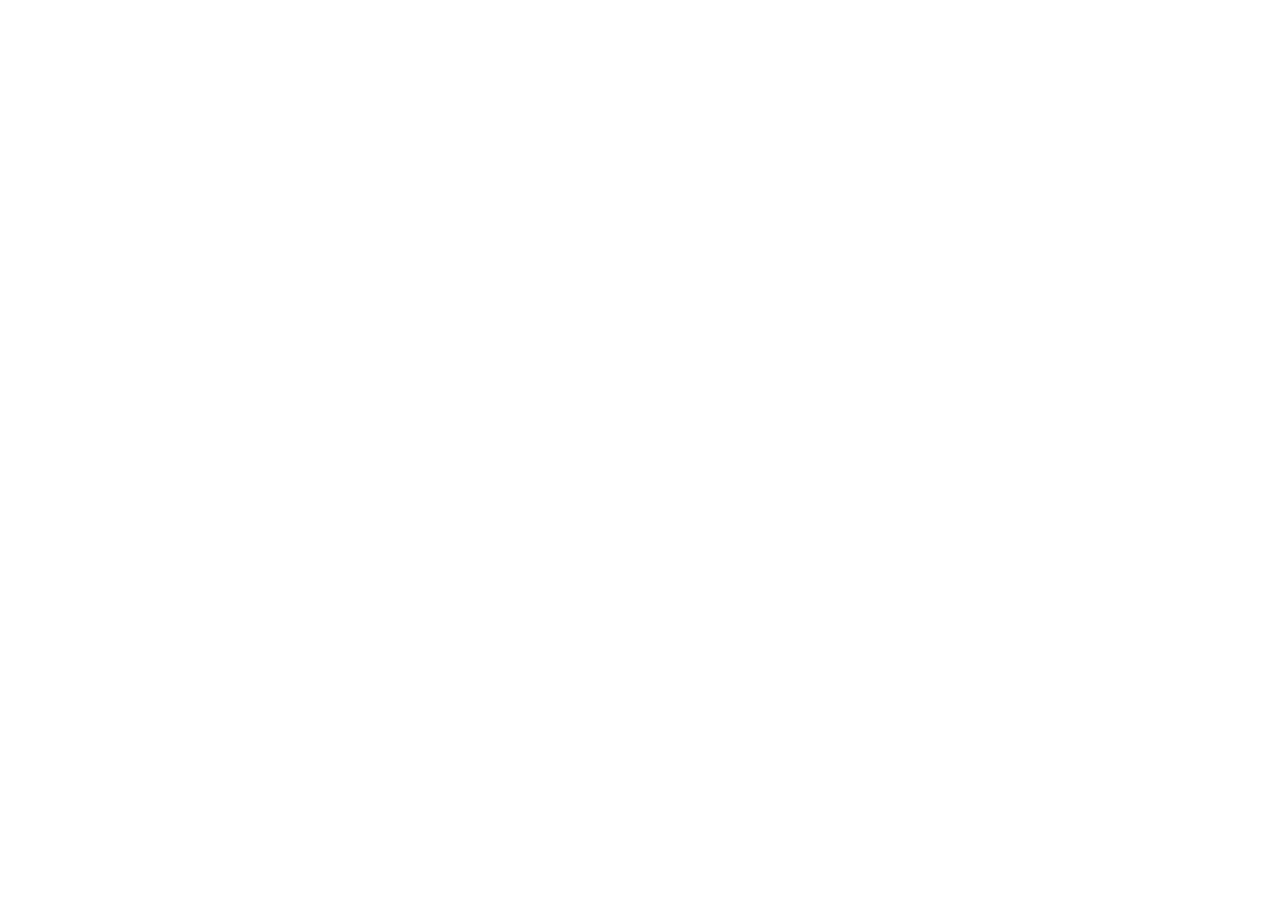
==== src/index.html @ 2699baf2 "perviy" ====
<!DOCTYPE html>
<html lang="en">
<head>
    <meta charset="UTF-8">
    <meta name="viewport" content="width=device-width, initial-scale=1.0">
    <title>Document</title>
    <link href="./output.css" rel="stylesheet">
</head>
<body>
    
</body>
</html>
---- src/output.css ----
*, ::before, ::after {
  --tw-border-spacing-x: 0;
  --tw-border-spacing-y: 0;
  --tw-translate-x: 0;
  --tw-translate-y: 0;
  --tw-rotate: 0;
  --tw-skew-x: 0;
  --tw-skew-y: 0;
  --tw-scale-x: 1;
  --tw-scale-y: 1;
  --tw-pan-x:  ;
  --tw-pan-y:  ;
  --tw-pinch-zoom:  ;
  --tw-scroll-snap-strictness: proximity;
  --tw-gradient-from-position:  ;
  --tw-gradient-via-position:  ;
  --tw-gradient-to-position:  ;
  --tw-ordinal:  ;
  --tw-slashed-zero:  ;
  --tw-numeric-figure:  ;
  --tw-numeric-spacing:  ;
  --tw-numeric-fraction:  ;
  --tw-ring-inset:  ;
  --tw-ring-offset-width: 0px;
  --tw-ring-offset-color: #fff;
  --tw-ring-color: rgb(59 130 246 / 0.5);
  --tw-ring-offset-shadow: 0 0 #0000;
  --tw-ring-shadow: 0 0 #0000;
  --tw-shadow: 0 0 #0000;
  --tw-shadow-colored: 0 0 #0000;
  --tw-blur:  ;
  --tw-brightness:  ;
  --tw-contrast:  ;
  --tw-grayscale:  ;
  --tw-hue-rotate:  ;
  --tw-invert:  ;
  --tw-saturate:  ;
  --tw-sepia:  ;
  --tw-drop-shadow:  ;
  --tw-backdrop-blur:  ;
  --tw-backdrop-brightness:  ;
  --tw-backdrop-contrast:  ;
  --tw-backdrop-grayscale:  ;
  --tw-backdrop-hue-rotate:  ;
  --tw-backdrop-invert:  ;
  --tw-backdrop-opacity:  ;
  --tw-backdrop-saturate:  ;
  --tw-backdrop-sepia:  ;
  --tw-contain-size:  ;
  --tw-contain-layout:  ;
  --tw-contain-paint:  ;
  --tw-contain-style:  ;
}

::backdrop {
  --tw-border-spacing-x: 0;
  --tw-border-spacing-y: 0;
  --tw-translate-x: 0;
  --tw-translate-y: 0;
  --tw-rotate: 0;
  --tw-skew-x: 0;
  --tw-skew-y: 0;
  --tw-scale-x: 1;
  --tw-scale-y: 1;
  --tw-pan-x:  ;
  --tw-pan-y:  ;
  --tw-pinch-zoom:  ;
  --tw-scroll-snap-strictness: proximity;
  --tw-gradient-from-position:  ;
  --tw-gradient-via-position:  ;
  --tw-gradient-to-position:  ;
  --tw-ordinal:  ;
  --tw-slashed-zero:  ;
  --tw-numeric-figure:  ;
  --tw-numeric-spacing:  ;
  --tw-numeric-fraction:  ;
  --tw-ring-inset:  ;
  --tw-ring-offset-width: 0px;
  --tw-ring-offset-color: #fff;
  --tw-ring-color: rgb(59 130 246 / 0.5);
  --tw-ring-offset-shadow: 0 0 #0000;
  --tw-ring-shadow: 0 0 #0000;
  --tw-shadow: 0 0 #0000;
  --tw-shadow-colored: 0 0 #0000;
  --tw-blur:  ;
  --tw-brightness:  ;
  --tw-contrast:  ;
  --tw-grayscale:  ;
  --tw-hue-rotate:  ;
  --tw-invert:  ;
  --tw-saturate:  ;
  --tw-sepia:  ;
  --tw-drop-shadow:  ;
  --tw-backdrop-blur:  ;
  --tw-backdrop-brightness:  ;
  --tw-backdrop-contrast:  ;
  --tw-backdrop-grayscale:  ;
  --tw-backdrop-hue-rotate:  ;
  --tw-backdrop-invert:  ;
  --tw-backdrop-opacity:  ;
  --tw-backdrop-saturate:  ;
  --tw-backdrop-sepia:  ;
  --tw-contain-size:  ;
  --tw-contain-layout:  ;
  --tw-contain-paint:  ;
  --tw-contain-style:  ;
}

/*
! tailwindcss v3.4.17 | MIT License | https://tailwindcss.com
*/

/*
1. Prevent padding and border from affecting element width. (https://github.com/mozdevs/cssremedy/issues/4)
2. Allow adding a border to an element by just adding a border-width. (https://github.com/tailwindcss/tailwindcss/pull/116)
*/

*,
::before,
::after {
  box-sizing: border-box;
  /* 1 */
  border-width: 0;
  /* 2 */
  border-style: solid;
  /* 2 */
  border-color: #e5e7eb;
  /* 2 */
}

::before,
::after {
  --tw-content: '';
}

/*
1. Use a consistent sensible line-height in all browsers.
2. Prevent adjustments of font size after orientation changes in iOS.
3. Use a more readable tab size.
4. Use the user's configured `sans` font-family by default.
5. Use the user's configured `sans` font-feature-settings by default.
6. Use the user's configured `sans` font-variation-settings by default.
7. Disable tap highlights on iOS
*/

html,
:host {
  line-height: 1.5;
  /* 1 */
  -webkit-text-size-adjust: 100%;
  /* 2 */
  -moz-tab-size: 4;
  /* 3 */
  -o-tab-size: 4;
     tab-size: 4;
  /* 3 */
  font-family: ui-sans-serif, system-ui, sans-serif, "Apple Color Emoji", "Segoe UI Emoji", "Segoe UI Symbol", "Noto Color Emoji";
  /* 4 */
  font-feature-settings: normal;
  /* 5 */
  font-variation-settings: normal;
  /* 6 */
  -webkit-tap-highlight-color: transparent;
  /* 7 */
}

/*
1. Remove the margin in all browsers.
2. Inherit line-height from `html` so users can set them as a class directly on the `html` element.
*/

body {
  margin: 0;
  /* 1 */
  line-height: inherit;
  /* 2 */
}

/*
1. Add the correct height in Firefox.
2. Correct the inheritance of border color in Firefox. (https://bugzilla.mozilla.org/show_bug.cgi?id=190655)
3. Ensure horizontal rules are visible by default.
*/

hr {
  height: 0;
  /* 1 */
  color: inherit;
  /* 2 */
  border-top-width: 1px;
  /* 3 */
}

/*
Add the correct text decoration in Chrome, Edge, and Safari.
*/

abbr:where([title]) {
  -webkit-text-decoration: underline dotted;
          text-decoration: underline dotted;
}

/*
Remove the default font size and weight for headings.
*/

h1,
h2,
h3,
h4,
h5,
h6 {
  font-size: inherit;
  font-weight: inherit;
}

/*
Reset links to optimize for opt-in styling instead of opt-out.
*/

a {
  color: inherit;
  text-decoration: inherit;
}

/*
Add the correct font weight in Edge and Safari.
*/

b,
strong {
  font-weight: bolder;
}

/*
1. Use the user's configured `mono` font-family by default.
2. Use the user's configured `mono` font-feature-settings by default.
3. Use the user's configured `mono` font-variation-settings by default.
4. Correct the odd `em` font sizing in all browsers.
*/

code,
kbd,
samp,
pre {
  font-family: ui-monospace, SFMono-Regular, Menlo, Monaco, Consolas, "Liberation Mono", "Courier New", monospace;
  /* 1 */
  font-feature-settings: normal;
  /* 2 */
  font-variation-settings: normal;
  /* 3 */
  font-size: 1em;
  /* 4 */
}

/*
Add the correct font size in all browsers.
*/

small {
  font-size: 80%;
}

/*
Prevent `sub` and `sup` elements from affecting the line height in all browsers.
*/

sub,
sup {
  font-size: 75%;
  line-height: 0;
  position: relative;
  vertical-align: baseline;
}

sub {
  bottom: -0.25em;
}

sup {
  top: -0.5em;
}

/*
1. Remove text indentation from table contents in Chrome and Safari. (https://bugs.chromium.org/p/chromium/issues/detail?id=999088, https://bugs.webkit.org/show_bug.cgi?id=201297)
2. Correct table border color inheritance in all Chrome and Safari. (https://bugs.chromium.org/p/chromium/issues/detail?id=935729, https://bugs.webkit.org/show_bug.cgi?id=195016)
3. Remove gaps between table borders by default.
*/

table {
  text-indent: 0;
  /* 1 */
  border-color: inherit;
  /* 2 */
  border-collapse: collapse;
  /* 3 */
}

/*
1. Change the font styles in all browsers.
2. Remove the margin in Firefox and Safari.
3. Remove default padding in all browsers.
*/

button,
input,
optgroup,
select,
textarea {
  font-family: inherit;
  /* 1 */
  font-feature-settings: inherit;
  /* 1 */
  font-variation-settings: inherit;
  /* 1 */
  font-size: 100%;
  /* 1 */
  font-weight: inherit;
  /* 1 */
  line-height: inherit;
  /* 1 */
  letter-spacing: inherit;
  /* 1 */
  color: inherit;
  /* 1 */
  margin: 0;
  /* 2 */
  padding: 0;
  /* 3 */
}

/*
Remove the inheritance of text transform in Edge and Firefox.
*/

button,
select {
  text-transform: none;
}

/*
1. Correct the inability to style clickable types in iOS and Safari.
2. Remove default button styles.
*/

button,
input:where([type='button']),
input:where([type='reset']),
input:where([type='submit']) {
  -webkit-appearance: button;
  /* 1 */
  background-color: transparent;
  /* 2 */
  background-image: none;
  /* 2 */
}

/*
Use the modern Firefox focus style for all focusable elements.
*/

:-moz-focusring {
  outline: auto;
}

/*
Remove the additional `:invalid` styles in Firefox. (https://github.com/mozilla/gecko-dev/blob/2f9eacd9d3d995c937b4251a5557d95d494c9be1/layout/style/res/forms.css#L728-L737)
*/

:-moz-ui-invalid {
  box-shadow: none;
}

/*
Add the correct vertical alignment in Chrome and Firefox.
*/

progress {
  vertical-align: baseline;
}

/*
Correct the cursor style of increment and decrement buttons in Safari.
*/

::-webkit-inner-spin-button,
::-webkit-outer-spin-button {
  height: auto;
}

/*
1. Correct the odd appearance in Chrome and Safari.
2. Correct the outline style in Safari.
*/

[type='search'] {
  -webkit-appearance: textfield;
  /* 1 */
  outline-offset: -2px;
  /* 2 */
}

/*
Remove the inner padding in Chrome and Safari on macOS.
*/

::-webkit-search-decoration {
  -webkit-appearance: none;
}

/*
1. Correct the inability to style clickable types in iOS and Safari.
2. Change font properties to `inherit` in Safari.
*/

::-webkit-file-upload-button {
  -webkit-appearance: button;
  /* 1 */
  font: inherit;
  /* 2 */
}

/*
Add the correct display in Chrome and Safari.
*/

summary {
  display: list-item;
}

/*
Removes the default spacing and border for appropriate elements.
*/

blockquote,
dl,
dd,
h1,
h2,
h3,
h4,
h5,
h6,
hr,
figure,
p,
pre {
  margin: 0;
}

fieldset {
  margin: 0;
  padding: 0;
}

legend {
  padding: 0;
}

ol,
ul,
menu {
  list-style: none;
  margin: 0;
  padding: 0;
}

/*
Reset default styling for dialogs.
*/

dialog {
  padding: 0;
}

/*
Prevent resizing textareas horizontally by default.
*/

textarea {
  resize: vertical;
}

/*
1. Reset the default placeholder opacity in Firefox. (https://github.com/tailwindlabs/tailwindcss/issues/3300)
2. Set the default placeholder color to the user's configured gray 400 color.
*/

input::-moz-placeholder, textarea::-moz-placeholder {
  opacity: 1;
  /* 1 */
  color: #9ca3af;
  /* 2 */
}

input::placeholder,
textarea::placeholder {
  opacity: 1;
  /* 1 */
  color: #9ca3af;
  /* 2 */
}

/*
Set the default cursor for buttons.
*/

button,
[role="button"] {
  cursor: pointer;
}

/*
Make sure disabled buttons don't get the pointer cursor.
*/

:disabled {
  cursor: default;
}

/*
1. Make replaced elements `display: block` by default. (https://github.com/mozdevs/cssremedy/issues/14)
2. Add `vertical-align: middle` to align replaced elements more sensibly by default. (https://github.com/jensimmons/cssremedy/issues/14#issuecomment-634934210)
   This can trigger a poorly considered lint error in some tools but is included by design.
*/

img,
svg,
video,
canvas,
audio,
iframe,
embed,
object {
  display: block;
  /* 1 */
  vertical-align: middle;
  /* 2 */
}

/*
Constrain images and videos to the parent width and preserve their intrinsic aspect ratio. (https://github.com/mozdevs/cssremedy/issues/14)
*/

img,
video {
  max-width: 100%;
  height: auto;
}

/* Make elements with the HTML hidden attribute stay hidden by default */

[hidden]:where(:not([hidden="until-found"])) {
  display: none;
}
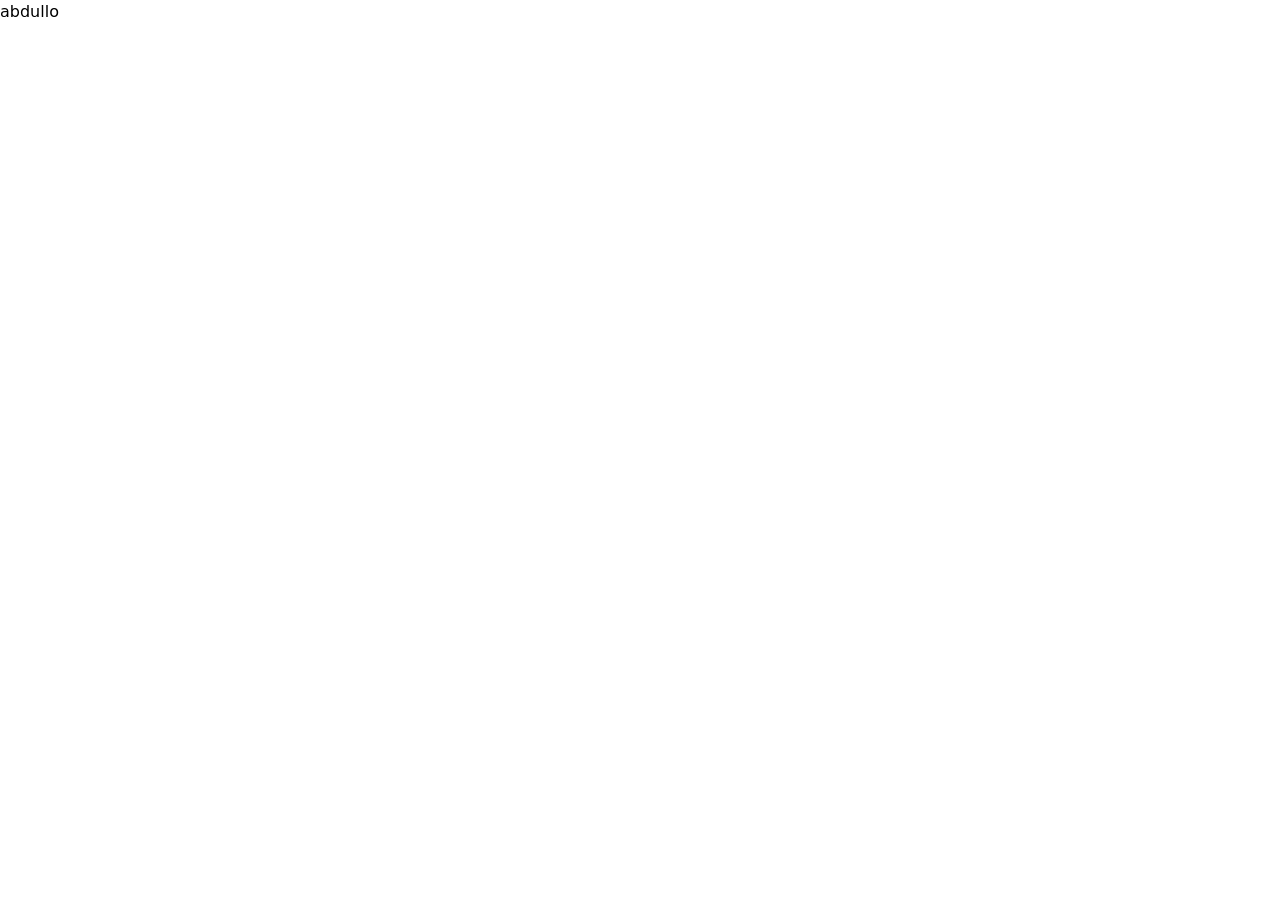
==== commit 33440f60: "chang" ====
--- a/src/index.html
+++ b/src/index.html
@@ -7,6 +7,6 @@
     <link href="./output.css" rel="stylesheet">
 </head>
 <body>
-    
+    <h1>abdullo</h1>
 </body>
 </html>
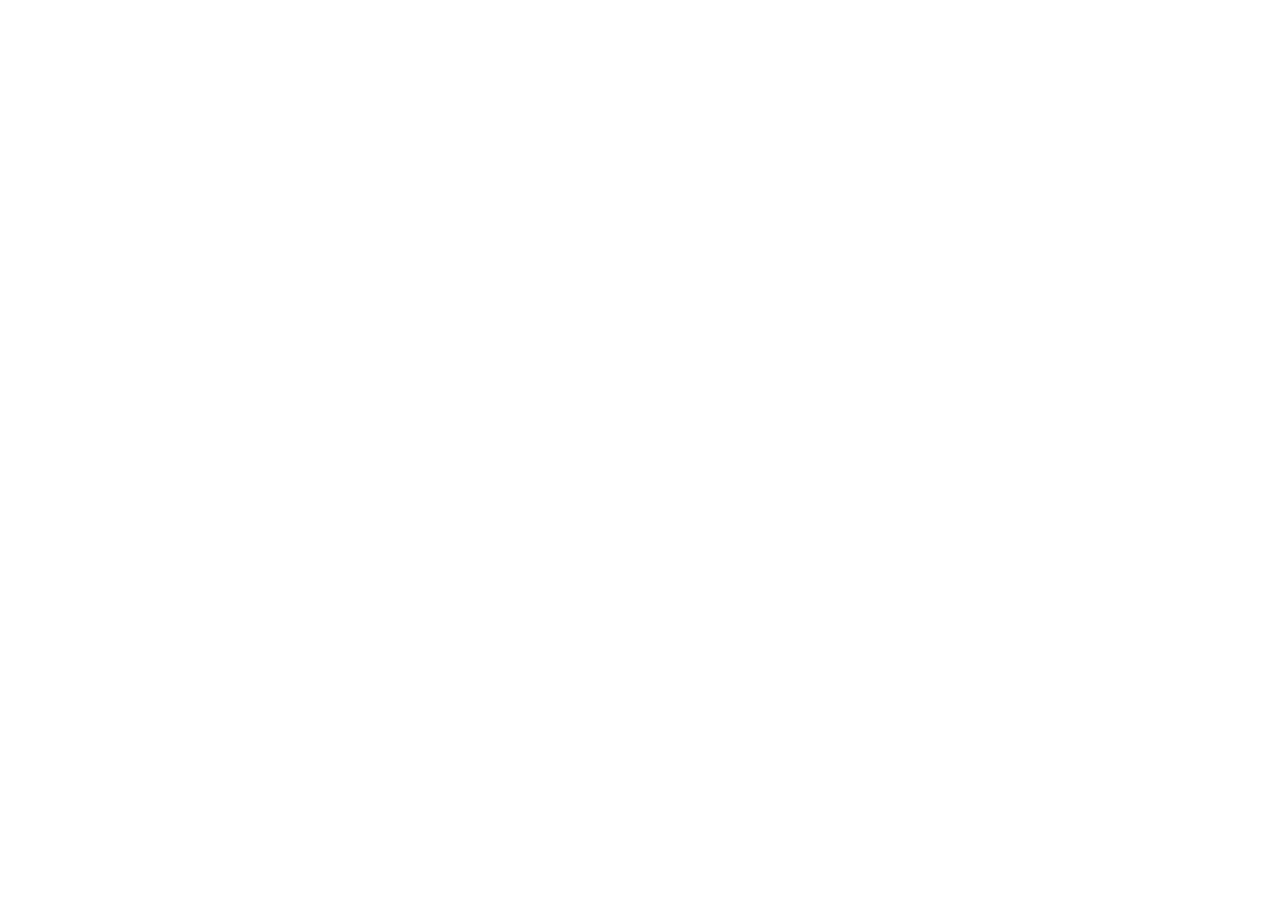
==== commit b2bb5d13: "status" ====
--- a/src/index.html
+++ b/src/index.html
@@ -7,6 +7,7 @@
     <link href="./output.css" rel="stylesheet">
 </head>
 <body>
-    <h1>abdullo</h1>
+    
+    <h1></h1>
 </body>
 </html>
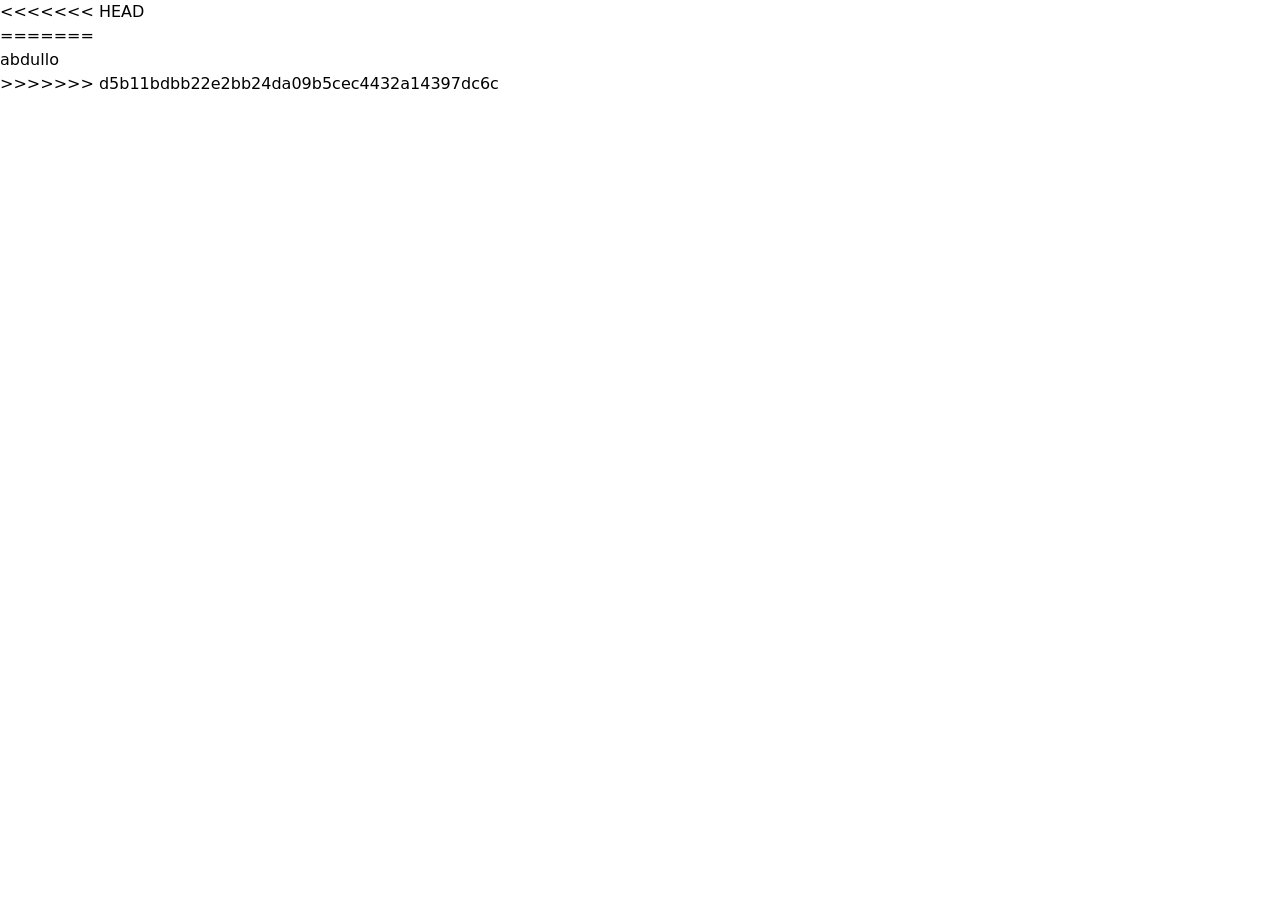
==== commit 4e3061f3: "Merge branch 'main' of https://github.com/abdullourazov/abdulloh into tigr" ====
--- a/src/index.html
+++ b/src/index.html
@@ -7,7 +7,11 @@
     <link href="./output.css" rel="stylesheet">
 </head>
 <body>
+<<<<<<< HEAD
     
     <h1></h1>
+=======
+    <h1>abdullo</h1>
+>>>>>>> d5b11bdbb22e2bb24da09b5cec4432a14397dc6c
 </body>
 </html>
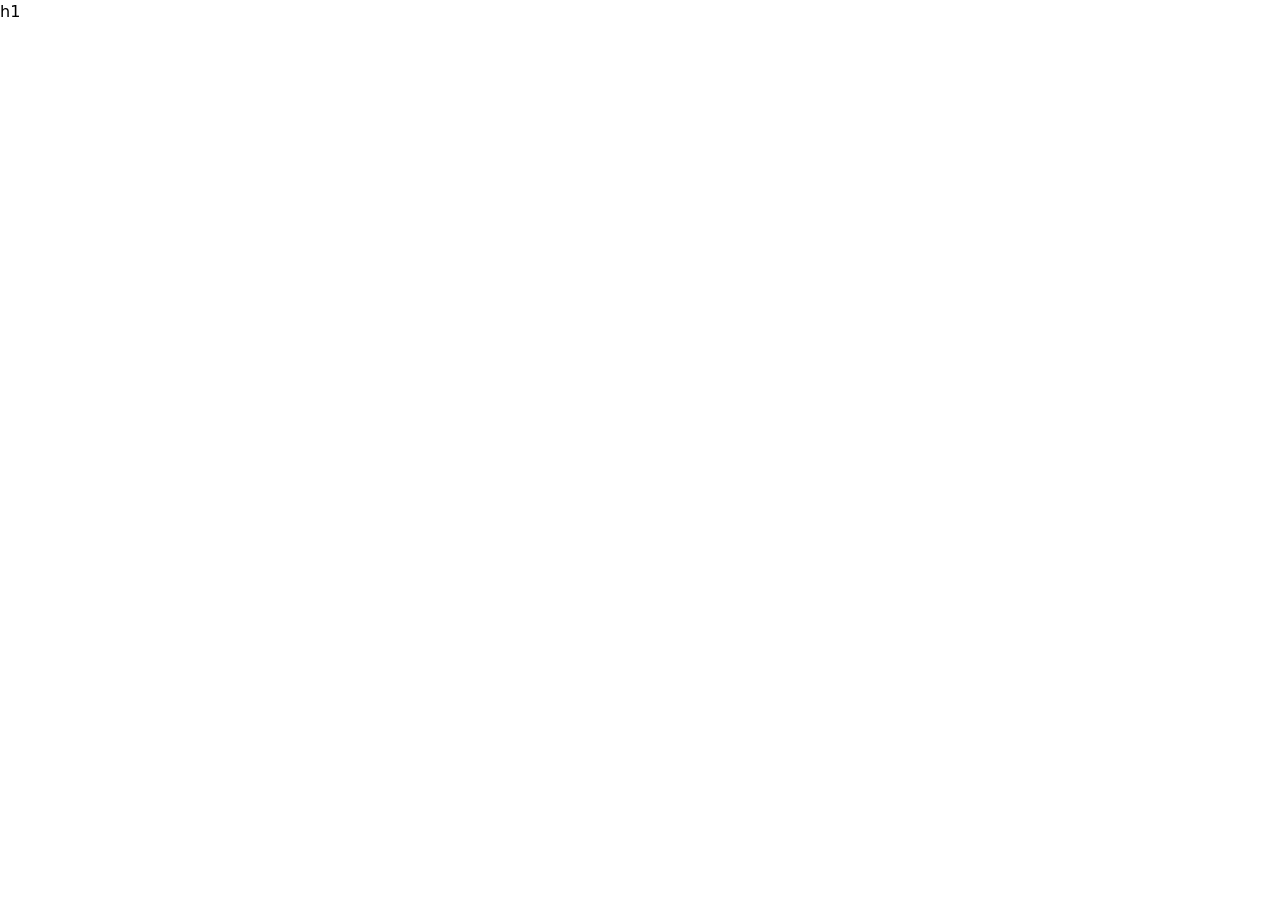
==== commit 300da00f: "shoga" ====
--- a/src/index.html
+++ b/src/index.html
@@ -7,11 +7,6 @@
     <link href="./output.css" rel="stylesheet">
 </head>
 <body>
-<<<<<<< HEAD
-    
-    <h1></h1>
-=======
-    <h1>abdullo</h1>
->>>>>>> d5b11bdbb22e2bb24da09b5cec4432a14397dc6c
+     h1    
 </body>
 </html>
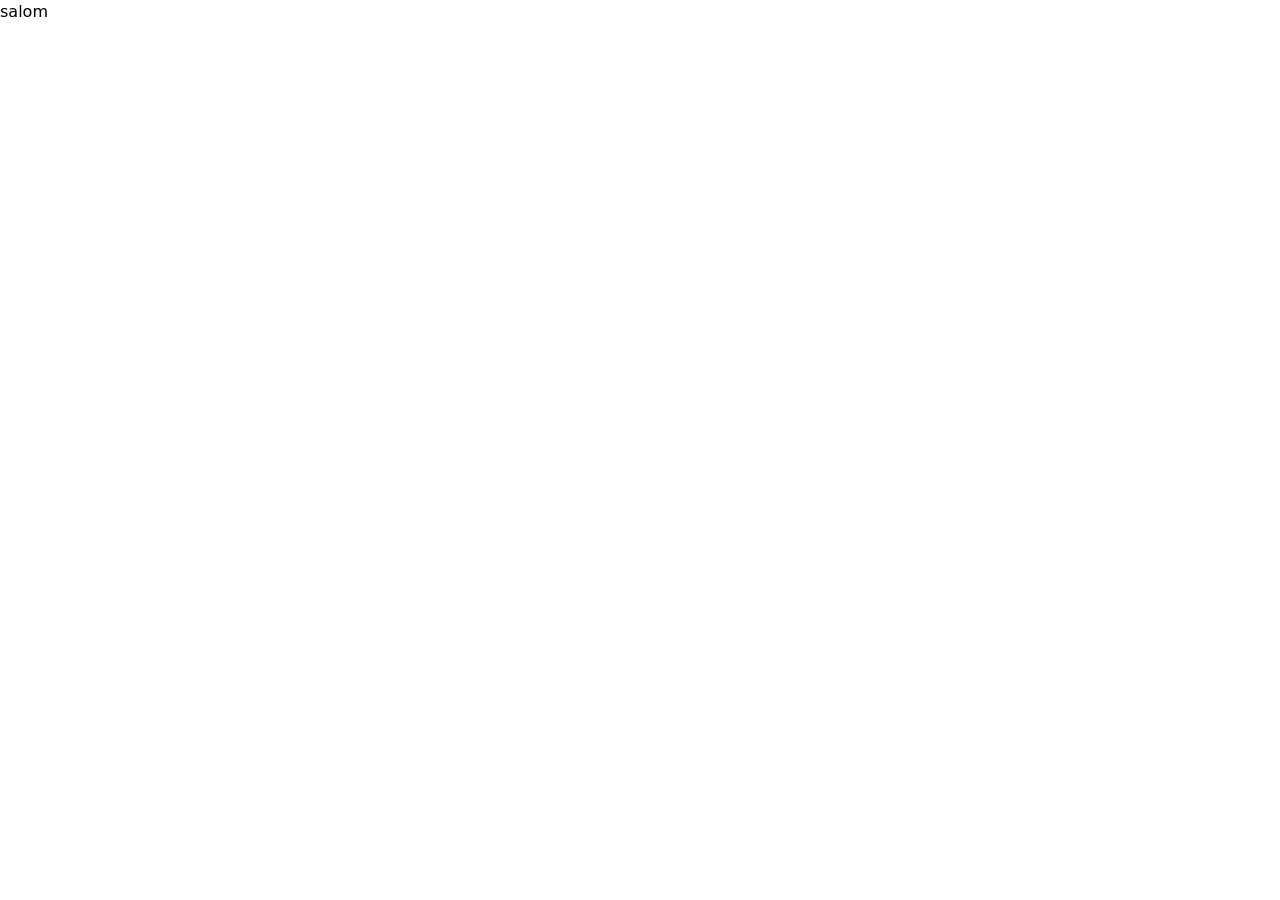
==== commit 2417c793: "fr" ====
--- a/src/index.html
+++ b/src/index.html
@@ -7,6 +7,6 @@
     <link href="./output.css" rel="stylesheet">
 </head>
 <body>
-     h1    
+     <h1>salom</h1>  
 </body>
 </html>
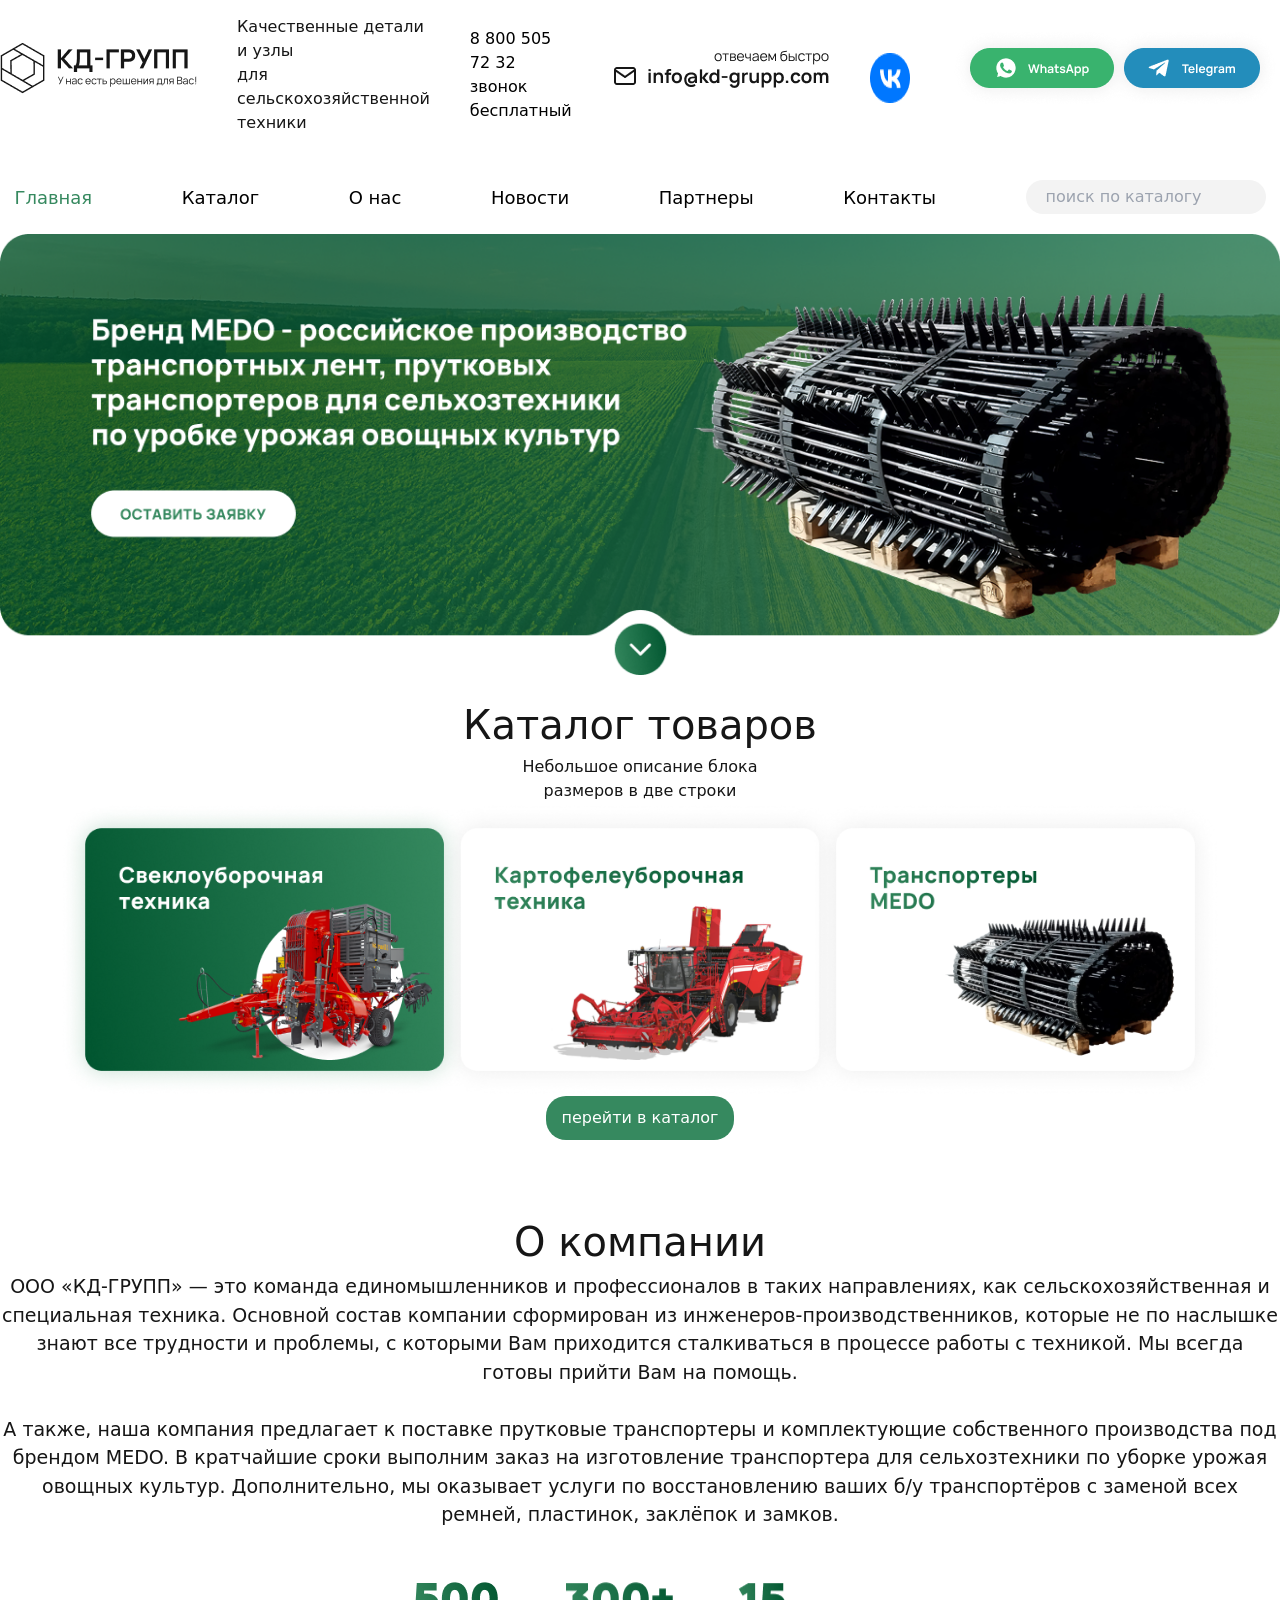
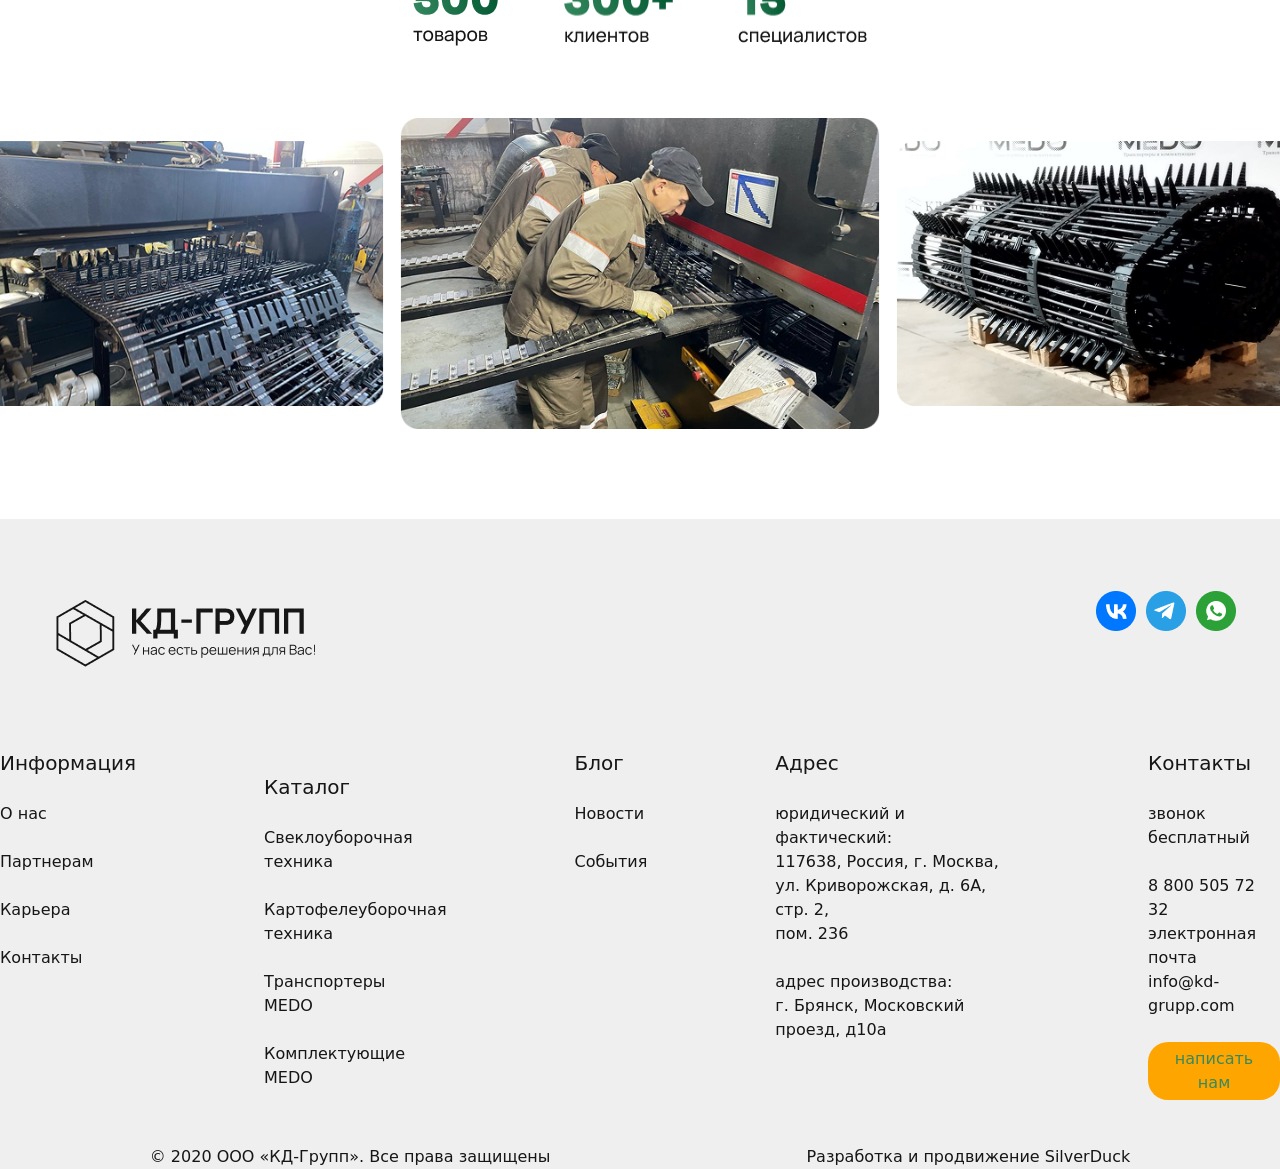
==== commit 059f54f9: "add page 1" ====
--- a/src/index.html
+++ b/src/index.html
@@ -1,12 +1,145 @@
 <!DOCTYPE html>
 <html lang="en">
+
 <head>
     <meta charset="UTF-8">
     <meta name="viewport" content="width=device-width, initial-scale=1.0">
     <title>Document</title>
     <link href="./output.css" rel="stylesheet">
 </head>
+
 <body>
-     <h1>salom</h1>  
+    <header>
+        <nav class="flex justify-center gap-[40px] items-center">
+            <img src="./Frame 64.png" alt="">
+            <p class="text-[#161616] pt-[15px]">Качественные детали и узлы <br>для сельскохозяйственной техники</p>
+            <p class="pt-[15px]">8 800 505 72 32 <br>
+                звонок бесплатный</p>
+            <img src="./mail.png" alt="">
+            <img class="h-[70px] w-[40px] pt-[20px]" src="./вк.png" alt="">
+            <img src="./buttons.png" alt="">
+
+        </nav>
+        <div class="flex justify-center gap-[7%] mt-[5vh] items-center">
+            <H4 class="  text-[18px] text-[#36895F]">Главная</H4>
+            <H4 class="  text-[18px]">Каталог</H4>
+            <H4 class="  text-[18px]">О нас</H4>
+            <H4 class="  text-[18px]">Новости</H4>
+            <H4 class="  text-[18px]">Партнеры</H4>
+            <H4 class="  text-[18px]">Контакты</H4>
+            <input class="rounded-[20px] border-[grey] px-[20px] bg-[#F3F3F3] py-[5px]" type="text"
+                placeholder="поиск по каталогу">
+        </div>
+        <div class="flex justify-center py-[20px]">
+            <img src="./main banner.png" alt="">
+        </div>
+    </header>
+
+    <section>
+        <h2 class="text-center text-[40px] text-[#161616]">Каталог товаров</h2>
+        <p class="text-center text-[#161616]">Небольшое описание блока <br>размеров в две строки</p>
+        <img class="px-[60px]" src="./cards.png" alt="">
+        <div class="flex justify-center">
+            <button class="text-[#FFFFFF] bg-[#36895F] rounded-[20px] px-[15px] py-[10px]  ">перейти в каталог</button>
+
+        </div>
+    </section>
+
+    <section class="mt-[8vh]">
+        <h2 class="text-[#161616] text-[40px] text-center">О компании</h2>
+        <p class="text-[#161616] text-[19px] text-center">ООО «КД-ГРУПП» — это команда единомышленников и профессионалов
+            в таких направлениях, как сельскохозяйственная и специальная техника. Основной состав компании сформирован
+            из инженеров-производственников, которые не по наслышке знают все трудности и проблемы, с которыми Вам
+            приходится сталкиваться в процессе работы с техникой. Мы всегда готовы прийти Вам на помощь.
+            <br>
+            <br>
+            А также, наша компания предлагает к поставке прутковые транспортеры и комплектующие собственного
+            производства под брендом MEDO. +В кратчайшие сроки выполним заказ на изготовление транспортера для
+            сельхозтехники по уборке урожая овощных культур. +Дополнительно, мы оказывает услуги по восстановлению ваших
+            б/у транспортёров с заменой всех ремней, пластинок, заклёпок и замков.
+        </p>
+
+        <div class="flex justify-center gap-[5%] mt-[5vh]">
+            <img src="./advantage.png" alt="">
+            <img src="./advantage (1).png" alt="">
+            <img src="./advantage (2).png" alt="">
+        </div>
+
+        <div class="mt-[8vh] flex justify-center">
+            <img src="./gallery.png" alt="">
+        </div>
+    </section>
+
+    <footer class="bg-[#EFEFEF] mt-[10vh] ">
+        <div class="flex justify-center gap-[60%] py-[8vh]">
+            <img src="./logo (6).png" alt="">
+            <img class="w-[140px] h-[40px] flex items-center" src="./social.png" alt="">
+        </div>
+
+        <div class="flex justify-center gap-[10%]">
+            <div>
+                <h4   class="text-[#161616]  text-[20px]" >Информация</h4>
+                <br>
+                <p  class="text-[#161616]" >О нас</p>
+                <br>
+                <p  class="text-[#161616]" >Партнерам</p>
+                <br>
+                <p  class="text-[#161616]" >Карьера</p>
+                <br>
+                <p  class="text-[#161616]" >Контакты</p>
+            </div>
+            <div>
+                <br>
+                <h4  class="text-[#161616]  text-[20px]" >Каталог</h4>
+                <br>
+                <p  class="text-[#161616]" >Свеклоуборочная <br>техника</p>
+                <br>
+                <p  class="text-[#161616]" >Картофелеуборочная <br>техника</p>
+                <br>
+                <p  class="text-[#161616]" >Транспортеры <br> MEDO</p>
+                <br>
+                <p  class="text-[#161616]" >Комплектующие MEDO</p>
+            </div>
+            <div>
+                <h4  class="text-[#161616]  text-[20px]" >Блог</h4>
+                <br>
+                <p  class="text-[#161616]" >Новости</p>
+                <br>
+                <p  class="text-[#161616]" >События</p>
+            </div>
+            <div>
+        
+                <h4  class="text-[#161616]  text-[20px]" >Адрес</h4>
+                <br>
+                <p  class="text-[#161616]" >юридический и фактический: <br>
+
+                117638, Россия, г. Москва, <br>ул. Криворожская, д. 6А, стр. 2,  <br>пом. 236</p>
+                <br>
+
+                <p  class="text-[#161616]" >адрес производства: <br>
+                    г. Брянск, Московский проезд, д10а</p>
+            </div>
+            <div>
+                <h4  class="text-[#161616]  text-[20px]" >Контакты</h4>
+                <br>
+
+                <p  class="text-[#161616]" >звонок бесплатный <br>
+                <br>
+                8 800 505 72 32</p>
+                <p  class="text-[#161616]" >электронная почта <br>
+                    info@kd-grupp.com</p>
+                    <br>
+                    <button class="border-[#36895F] rounded-[20px] bg-[orange] text-[#36895F] py-[5px] px-[10px]">написать нам</button>
+            </div> 
+
+        </div>
+
+        <div class="flex justify-center gap-[20%] mt-[5vh]">
+            <p class="text-[#161616]">© 2020 ООО «КД-Групп». Все права защищены</p>
+            <p class="text-[#161616]">Разработка и продвижение SilverDuck</p>
+        </div>
+    </footer>
 </body>
 </html>
--- a/src/output.css
+++ b/src/output.css
@@ -552,4 +552,340 @@
 
 [hidden]:where(:not([hidden="until-found"])) {
   display: none;
+}
+
+.float-start {
+  float: inline-start;
+}
+
+.mt-\[\] {
+  margin-top: ;
+}
+
+.mt-\[5\] {
+  margin-top: 5;
+}
+
+.mt-\[5-\] {
+  margin-top: 5-;
+}
+
+.mt-\[5vh\] {
+  margin-top: 5vh;
+}
+
+.mt-\[8vh\] {
+  margin-top: 8vh;
+}
+
+.mt-\[3vh\] {
+  margin-top: 3vh;
+}
+
+.mt-\[10vh\] {
+  margin-top: 10vh;
+}
+
+.flex {
+  display: flex;
+}
+
+.h-\[\] {
+  height: ;
+}
+
+.h-\[40px\] {
+  height: 40px;
+}
+
+.h-\[80px\] {
+  height: 80px;
+}
+
+.h-\[70px\] {
+  height: 70px;
+}
+
+.w-\[\] {
+  width: ;
+}
+
+.w-\[40px\] {
+  width: 40px;
+}
+
+.w-\[80px\] {
+  width: 80px;
+}
+
+.w-\[0px\] {
+  width: 0px;
+}
+
+.w-\[140px\] {
+  width: 140px;
+}
+
+.items-center {
+  align-items: center;
+}
+
+.justify-center {
+  justify-content: center;
+}
+
+.justify-between {
+  justify-content: space-between;
+}
+
+.gap-\[\] {
+  gap: ;
+}
+
+.gap-\[20px\] {
+  gap: 20px;
+}
+
+.gap-\[40px\] {
+  gap: 40px;
+}
+
+.gap-\[10px\] {
+  gap: 10px;
+}
+
+.gap-\[10\%\] {
+  gap: 10%;
+}
+
+.gap-\[5\%\] {
+  gap: 5%;
+}
+
+.gap-\[7\%\] {
+  gap: 7%;
+}
+
+.gap-\[5\] {
+  gap: 5;
+}
+
+.gap-\[20\%\] {
+  gap: 20%;
+}
+
+.gap-\[40\%\] {
+  gap: 40%;
+}
+
+.gap-\[60\%\] {
+  gap: 60%;
+}
+
+.gap-\[20\] {
+  gap: 20;
+}
+
+.rounded {
+  border-radius: 0.25rem;
+}
+
+.rounded-\[\] {
+  border-radius: ;
+}
+
+.rounded-\[20px\] {
+  border-radius: 20px;
+}
+
+.border-\[\] {
+  border-color: ;
+}
+
+.border-\[grey\] {
+  --tw-border-opacity: 1;
+  border-color: rgb(128 128 128 / var(--tw-border-opacity, 1));
+}
+
+.border-\[\#36895F\] {
+  --tw-border-opacity: 1;
+  border-color: rgb(54 137 95 / var(--tw-border-opacity, 1));
+}
+
+.bg-\[\#F3F3F3\] {
+  --tw-bg-opacity: 1;
+  background-color: rgb(243 243 243 / var(--tw-bg-opacity, 1));
+}
+
+.bg-\[\#36895F\] {
+  --tw-bg-opacity: 1;
+  background-color: rgb(54 137 95 / var(--tw-bg-opacity, 1));
+}
+
+.bg-\[\#EFEFEF\] {
+  --tw-bg-opacity: 1;
+  background-color: rgb(239 239 239 / var(--tw-bg-opacity, 1));
+}
+
+.bg-\[\] {
+  background-color: ;
+}
+
+.bg-\[bl\] {
+  background-color: bl;
+}
+
+.bg-\[b\] {
+  background-color: b;
+}
+
+.bg-\[blac\] {
+  background-color: blac;
+}
+
+.bg-\[black\] {
+  --tw-bg-opacity: 1;
+  background-color: rgb(0 0 0 / var(--tw-bg-opacity, 1));
+}
+
+.bg-\[oran\] {
+  background-color: oran;
+}
+
+.bg-\[orange\] {
+  --tw-bg-opacity: 1;
+  background-color: rgb(255 165 0 / var(--tw-bg-opacity, 1));
+}
+
+.py-\[\] {
+  padding-top: ;
+  padding-bottom: ;
+}
+
+.py-\[20px\] {
+  padding-top: 20px;
+  padding-bottom: 20px;
+}
+
+.px-\[20px\] {
+  padding-left: 20px;
+  padding-right: 20px;
+}
+
+.py-\[10px\] {
+  padding-top: 10px;
+  padding-bottom: 10px;
+}
+
+.py-\[5px\] {
+  padding-top: 5px;
+  padding-bottom: 5px;
+}
+
+.px-\[0px\] {
+  padding-left: 0px;
+  padding-right: 0px;
+}
+
+.px-\[50px\] {
+  padding-left: 50px;
+  padding-right: 50px;
+}
+
+.px-\[60px\] {
+  padding-left: 60px;
+  padding-right: 60px;
+}
+
+.px-\[10px\] {
+  padding-left: 10px;
+  padding-right: 10px;
+}
+
+.px-\[15px\] {
+  padding-left: 15px;
+  padding-right: 15px;
+}
+
+.py-\[5\] {
+  padding-top: 5;
+  padding-bottom: 5;
+}
+
+.py-\[5vh\] {
+  padding-top: 5vh;
+  padding-bottom: 5vh;
+}
+
+.py-\[8vh\] {
+  padding-top: 8vh;
+  padding-bottom: 8vh;
+}
+
+.px-\[\] {
+  padding-left: ;
+  padding-right: ;
+}
+
+.pt-\[20px\] {
+  padding-top: 20px;
+}
+
+.pt-\[\] {
+  padding-top: ;
+}
+
+.pt-\[15px\] {
+  padding-top: 15px;
+}
+
+.text-center {
+  text-align: center;
+}
+
+.text-\[18px\] {
+  font-size: 18px;
+}
+
+.text-\[40px\] {
+  font-size: 40px;
+}
+
+.text-\[19px\] {
+  font-size: 19px;
+}
+
+.text-\[20px\] {
+  font-size: 20px;
+}
+
+.text-\[\#161616\] {
+  --tw-text-opacity: 1;
+  color: rgb(22 22 22 / var(--tw-text-opacity, 1));
+}
+
+.text-\[\#36895F\] {
+  --tw-text-opacity: 1;
+  color: rgb(54 137 95 / var(--tw-text-opacity, 1));
+}
+
+.text-\[\] {
+  color: ;
+}
+
+.text-\[ce\] {
+  color: ce;
+}
+
+.text-\[\#FFFFFF\] {
+  --tw-text-opacity: 1;
+  color: rgb(255 255 255 / var(--tw-text-opacity, 1));
+}
+
+.text-\[1\] {
+  color: 1;
+}
+
+.text-\[119\] {
+  color: 119;
 }
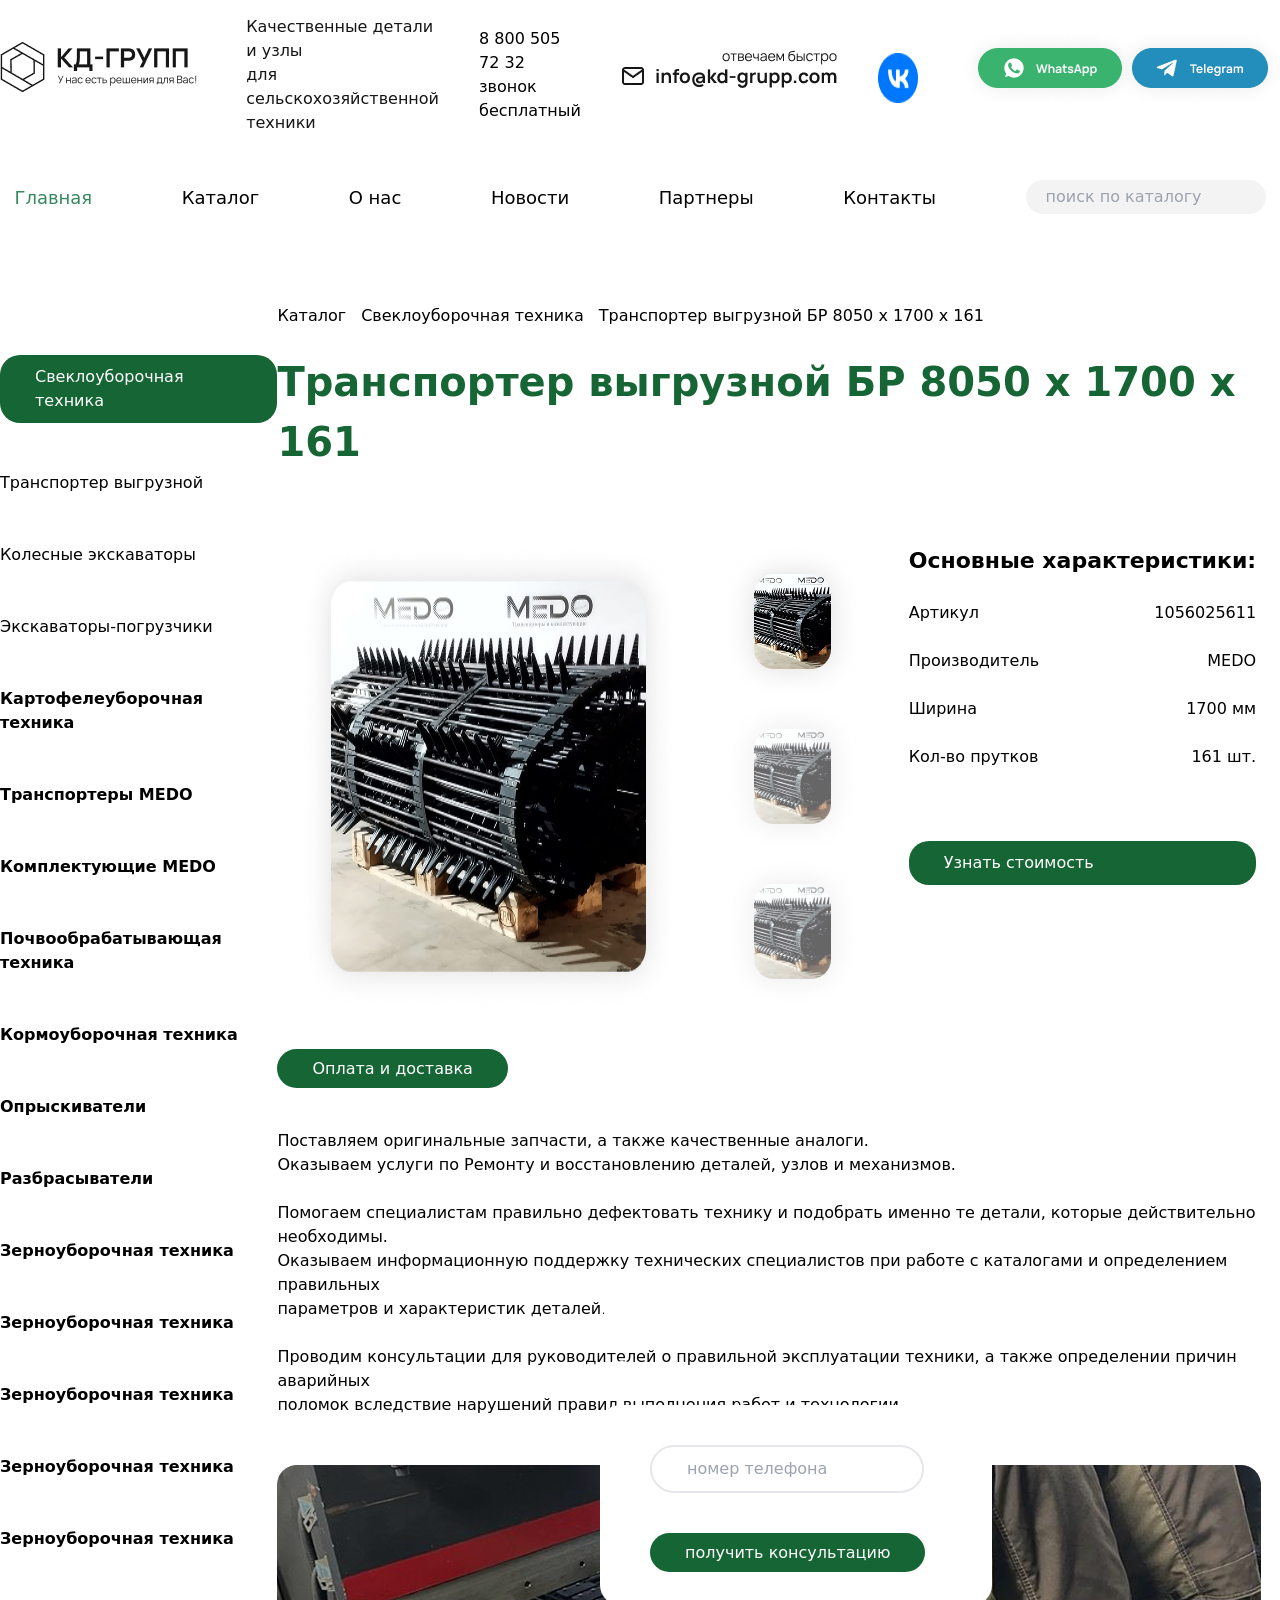
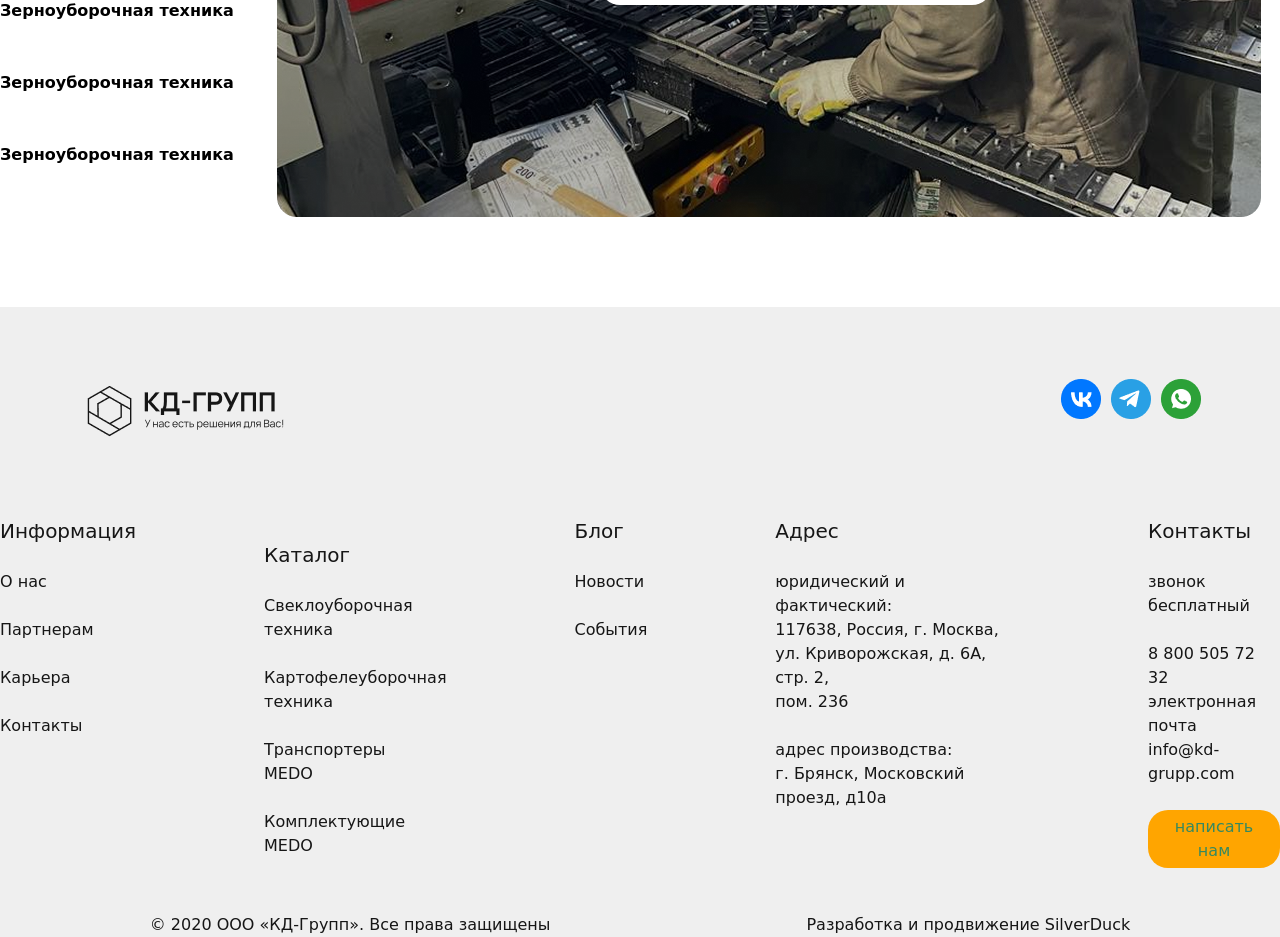
==== commit e843f7b4: "p2" ====
--- a/src/index.html
+++ b/src/index.html
@@ -11,14 +11,13 @@
 <body>
     <header>
         <nav class="flex justify-center gap-[40px] items-center">
-            <img src="./Frame 64.png" alt="">
+            <img src="./logo (7).png" alt="">
             <p class="text-[#161616] pt-[15px]">Качественные детали и узлы <br>для сельскохозяйственной техники</p>
             <p class="pt-[15px]">8 800 505 72 32 <br>
                 звонок бесплатный</p>
-            <img src="./mail.png" alt="">
-            <img class="h-[70px] w-[40px] pt-[20px]" src="./вк.png" alt="">
-            <img src="./buttons.png" alt="">
-
+            <img src="./mail (1).png" alt="">
+            <img class="h-[70px] w-[40px] pt-[20px]" src="./вк (1).png" alt="">
+            <img src="./buttons (1).png" alt="">
         </nav>
         <div class="flex justify-center gap-[7%] mt-[5vh] items-center">
             <H4 class="  text-[18px] text-[#36895F]">Главная</H4>
@@ -30,52 +29,165 @@
             <input class="rounded-[20px] border-[grey] px-[20px] bg-[#F3F3F3] py-[5px]" type="text"
                 placeholder="поиск по каталогу">
         </div>
-        <div class="flex justify-center py-[20px]">
-            <img src="./main banner.png" alt="">
-        </div>
     </header>
 
-    <section>
-        <h2 class="text-center text-[40px] text-[#161616]">Каталог товаров</h2>
-        <p class="text-center text-[#161616]">Небольшое описание блока <br>размеров в две строки</p>
-        <img class="px-[60px]" src="./cards.png" alt="">
-        <div class="flex justify-center">
-            <button class="text-[#FFFFFF] bg-[#36895F] rounded-[20px] px-[15px] py-[10px]  ">перейти в каталог</button>
-
-        </div>
+    <section class="flex items-center justify-around mt-[10vh]">
+
+        <div>
+            <div class="flex items-center gap-[10px] py-[10px] px-[35px] bg-green-800 rounded-[20px] text-white">
+                <span>Свеклоуборочная техника</span>
+                <img src="./material-symbols_arrow-drop-down-rounded.png" alt="">
+            </div>
+            <br><br>
+            <p>Транспортер выгрузной</p>
+            <br><br>
+            <p>Колесные экскаваторы</p>
+            <br><br>
+            <p>Экскаваторы-погрузчики</p>
+            <br><br>
+            <p> <b>Картофелеуборочная техника</b> </p>
+            <br><br>
+            <p> <b>Транспортеры MEDO</b> </p>
+            <br><br>
+            <p> <b>Комплектующие MEDO</b> </p>
+            <br><br>
+            <p> <b>Почвообрабатывающая техника</b> </p>
+            <br><br>
+            <p> <b>Кормоуборочная техника</b> </p>
+            <br><br>
+            <p> <b>Опрыскиватели</b> </p>
+            <br><br>
+            <p> <b>Разбрасыватели</b> </p>
+            <br><br>
+            <p> <b>Зерноуборочная техника</b> </p>
+            <br><br>
+            <p> <b>Зерноуборочная техника</b> </p>
+            <br><br>
+            <p> <b>Зерноуборочная техника</b> </p>
+            <br><br>
+            <p> <b>Зерноуборочная техника</b> </p>
+            <br><br>
+            <p> <b>Зерноуборочная техника</b> </p>
+            <br><br>
+            <p> <b>Зерноуборочная техника</b> </p>
+            <br><br>
+            <p> <b>Зерноуборочная техника</b> </p>
+            <br><br>
+            <p> <b>Зерноуборочная техника</b> </p>
+        </div>
+
+        <div>
+
+            <div class="flex items-center gap-[15px]">
+                  <p>Каталог</p>
+                 <p>Свеклоуборочная техника</p>
+                 <p>Транспортер выгрузной БР 8050 x 1700 x 161</p>
+            </div>
+
+            <br>
+
+            <h1 class="text-[40px] text-green-800"> <b>Транспортер выгрузной БР 8050 x 1700 x 161</b> </h1>
+
+            <br><br><br>
+
+            <div class="flex justify-around">
+
+                <img src="./img.png">
+
+                <div>
+                    <img src="./img (1).png">
+                    <img src="./img (2).png">
+                    <img src="./img (3).png">
+                </div>
+
+                <div>
+                    <p class="text-[22px]"> <b>Основные характеристики:</b> </p>
+
+                    <br>
+
+                    <div class="flex items-center justify-between">
+                        <p>Артикул</p>
+                        <p>1056025611</p>
+                    </div>
+
+                    <br>
+
+                    <div class="flex items-center justify-between">
+                        <p>Производитель</p>
+                        <p>MEDO</p>
+                    </div>
+
+                    <br>
+
+                    <div class="flex items-center justify-between">
+                        <p>Ширина</p>
+                        <p>1700 мм</p>
+                    </div>
+
+                    <br>
+
+                    <div class="flex items-center justify-between">
+                        <p>Кол-во прутков</p>
+                        <p>161 шт.</p>
+                    </div>
+
+                    <br><br><br>
+
+                    <p class="py-[10px] px-[35px] bg-green-800 rounded-[20px] text-white">Узнать стоимость</p>
+                </div>
+
+            </div>
+
+            <br><br>
+
+            <p class="py-[10px] px-[35px] bg-green-800 rounded-[20px] text-white inline">Оплата и доставка</p>
+
+            <br><br><br>
+            <p>Поставляем оригинальные запчасти, a также качественные аналоги. <br>
+                Оказываем услуги по Ремонту и восстановлению деталей, узлов и механизмов.
+                <br><br>
+                Помогаем специалистам правильно дефектовать технику и подобрать именно те детали, которые действительно
+                необходимы. <br>
+                Оказываем информационную поддержку технических специалистов при работе c каталогами и определением
+                правильных <br>
+                параметров и характеристик деталей.
+                <br><br>
+                Проводим консультации для руководителей o правильной эксплуатации техники, a также определении причин
+                аварийных <br>
+                поломок вследствие нарушений правил выполнения работ и технологии.
+            </p>
+
+            <br><br>
+
+            <img src="./bg (2).png">
+
+            <div class="absolute top-[1280px] left-[600px]">
+
+                <h2 class="text-[35px] text-white"> <b>Остались вопросы?</b> </h2>
+                <p class="text-white">Оставьте заявку на подбор нужного товара <br>
+                    и бесплатную консультацию специалиста</p>
+                <br>
+                <div class="py-[40px] px-[50px] bg-white rounded-[20px]">
+                    <input type="number" placeholder="номер телефона"
+                        class="border-[2px] py-[10px] px-[35px] rounded-[25px]">
+                    <br><br><br>
+                    <p class="py-[10px] px-[35px] bg-green-800 rounded-[20px] text-white inline">получить консультацию
+                    </p>
+                </div>
+
+            </div>
+
+        </div>
+
     </section>
 
-    <section class="mt-[8vh]">
-        <h2 class="text-[#161616] text-[40px] text-center">О компании</h2>
-        <p class="text-[#161616] text-[19px] text-center">ООО «КД-ГРУПП» — это команда единомышленников и профессионалов
-            в таких направлениях, как сельскохозяйственная и специальная техника. Основной состав компании сформирован
-            из инженеров-производственников, которые не по наслышке знают все трудности и проблемы, с которыми Вам
-            приходится сталкиваться в процессе работы с техникой. Мы всегда готовы прийти Вам на помощь.
-            <br>
-            <br>
-            А также, наша компания предлагает к поставке прутковые транспортеры и комплектующие собственного
-            производства под брендом MEDO. -В кратчайшие сроки выполним заказ на изготовление транспортера для
-            сельхозтехники по уборке урожая овощных культур. -Дополнительно, мы оказывает услуги по восстановлению ваших
-            б/у транспортёров с заменой всех ремней, пластинок, заклёпок и замков.
-        </p>
-
-        <div class="flex justify-center gap-[5%] mt-[5vh]">
-            <img src="./advantage.png" alt="">
-            <img src="./advantage (1).png" alt="">
-            <img src="./advantage (2).png" alt="">
-        </div>
-
-        <div class="mt-[8vh] flex justify-center">
-            <img src="./gallery.png" alt="">
-        </div>
-    </section>
-
+
+
+    
     <footer class="bg-[#EFEFEF] mt-[10vh] ">
         <div class="flex justify-center gap-[60%] py-[8vh]">
-            <img src="./logo (6).png" alt="">
-            <img class="w-[140px] h-[40px] flex items-center" src="./social.png" alt="">
+            <img src="./logo (7).png" alt="">
+            <img class="w-[140px] h-[40px] flex items-center" src="./social (1).png" alt="">
         </div>
 
         <div class="flex justify-center gap-[10%]">
@@ -142,4 +254,5 @@
         </div>
     </footer>
 </body>
+
 </html>
--- a/src/output.css
+++ b/src/output.css
@@ -554,6 +554,18 @@
   display: none;
 }
 
+.absolute {
+  position: absolute;
+}
+
+.left-\[600px\] {
+  left: 600px;
+}
+
+.top-\[1280px\] {
+  top: 1280px;
+}
+
 .float-start {
   float: inline-start;
 }
@@ -586,6 +598,10 @@
   margin-top: 10vh;
 }
 
+.inline {
+  display: inline;
+}
+
 .flex {
   display: flex;
 }
@@ -638,6 +654,10 @@
   justify-content: space-between;
 }
 
+.justify-around {
+  justify-content: space-around;
+}
+
 .gap-\[\] {
   gap: ;
 }
@@ -686,6 +706,10 @@
   gap: 20;
 }
 
+.gap-\[15px\] {
+  gap: 15px;
+}
+
 .rounded {
   border-radius: 0.25rem;
 }
@@ -696,6 +720,14 @@
 
 .rounded-\[20px\] {
   border-radius: 20px;
+}
+
+.rounded-\[25px\] {
+  border-radius: 25px;
+}
+
+.border-\[2px\] {
+  border-width: 2px;
 }
 
 .border-\[\] {
@@ -757,6 +789,16 @@
   background-color: rgb(255 165 0 / var(--tw-bg-opacity, 1));
 }
 
+.bg-green-800 {
+  --tw-bg-opacity: 1;
+  background-color: rgb(22 101 52 / var(--tw-bg-opacity, 1));
+}
+
+.bg-white {
+  --tw-bg-opacity: 1;
+  background-color: rgb(255 255 255 / var(--tw-bg-opacity, 1));
+}
+
 .py-\[\] {
   padding-top: ;
   padding-bottom: ;
@@ -827,6 +869,16 @@
   padding-right: ;
 }
 
+.px-\[35px\] {
+  padding-left: 35px;
+  padding-right: 35px;
+}
+
+.py-\[40px\] {
+  padding-top: 40px;
+  padding-bottom: 40px;
+}
+
 .pt-\[20px\] {
   padding-top: 20px;
 }
@@ -857,6 +909,14 @@
 
 .text-\[20px\] {
   font-size: 20px;
+}
+
+.text-\[22px\] {
+  font-size: 22px;
+}
+
+.text-\[35px\] {
+  font-size: 35px;
 }
 
 .text-\[\#161616\] {
@@ -888,4 +948,14 @@
 
 .text-\[119\] {
   color: 119;
+}
+
+.text-green-800 {
+  --tw-text-opacity: 1;
+  color: rgb(22 101 52 / var(--tw-text-opacity, 1));
+}
+
+.text-white {
+  --tw-text-opacity: 1;
+  color: rgb(255 255 255 / var(--tw-text-opacity, 1));
 }
